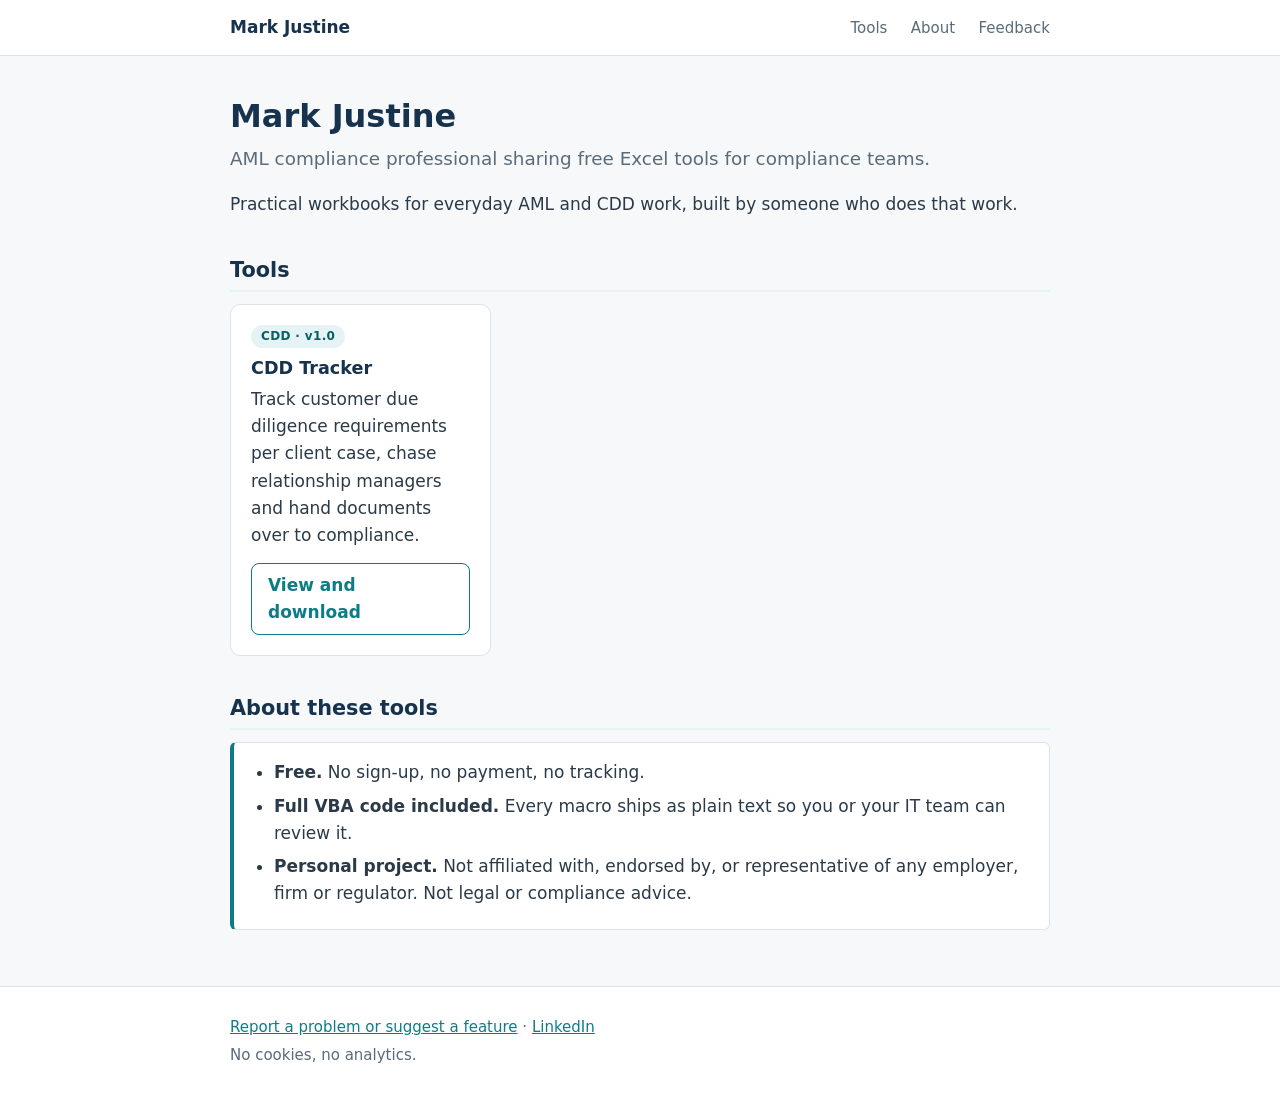
==== index.html @ 396307ee "Add free tools site with CDD Tracker v1.0 page Co-Authored-By: Claude Opus 5.5 <noreply@anthropic.co" ====
<!doctype html>
<html lang="en">
<head>
  <meta charset="utf-8">
  <meta name="viewport" content="width=device-width, initial-scale=1">
  <title>Mark Justine | Free Excel tools for compliance teams</title>
  <meta name="description" content="Free Excel tools for AML and CDD work, with full VBA source included.">
  <link rel="stylesheet" href="style.css">
</head>
<body>
  <header class="site">
    <div class="wrap">
      <a class="brand" href="./">Mark Justine</a>
      <nav>
        <a href="#tools">Tools</a>
        <a href="#about">About</a>
        <a href="https://github.com/MarkJustineRBuilds/MarkJustineRBuilds.github.io/issues">Feedback</a>
      </nav>
    </div>
  </header>

  <main>
    <div class="wrap">
      <h1>Mark Justine</h1>
      <p class="lead">AML compliance professional sharing free Excel tools for compliance teams.</p>
      <p>Practical workbooks for everyday AML and CDD work, built by someone who does that work.</p>

      <h2 id="tools">Tools</h2>
      <div class="grid">
        <!-- To add a tool: copy this card, then create its page from tools/TEMPLATE.html -->
        <article class="card">
          <span class="tag">CDD · v1.0</span>
          <h3>CDD Tracker</h3>
          <p>Track customer due diligence requirements per client case, chase relationship managers and hand documents over to compliance.</p>
          <a class="btn secondary" href="tools/cdd-tracker.html">View and download</a>
        </article>
      </div>

      <h2 id="about">About these tools</h2>
      <div class="note">
        <ul>
          <li><strong>Free.</strong> No sign-up, no payment, no tracking.</li>
          <li><strong>Full VBA code included.</strong> Every macro ships as plain text so you or your IT team can review it.</li>
          <li><strong>Personal project.</strong> Not affiliated with, endorsed by, or representative of any employer, firm or regulator. Not legal or compliance advice.</li>
        </ul>
      </div>
    </div>
  </main>

  <footer class="site">
    <div class="wrap">
      <p><a href="https://github.com/MarkJustineRBuilds/MarkJustineRBuilds.github.io/issues">Report a problem or suggest a feature</a> · <a href="https://www.linkedin.com/in/mark-justine-ruiz-a25a5a308/">LinkedIn</a></p>
      <p>No cookies, no analytics.</p>
    </div>
  </footer>
</body>
</html>
---- style.css ----
:root {
  --ink: #17324d;
  --text: #2b3a48;
  --muted: #5b6b7a;
  --line: #dde3e8;
  --bg: #f6f8f9;
  --card: #ffffff;
  --accent: #0e7c86;
  --accent-dark: #0a5f67;
  --accent-soft: #e6f3f4;
}

* { box-sizing: border-box; }

body {
  margin: 0;
  font-family: system-ui, -apple-system, "Segoe UI", Roboto, Arial, sans-serif;
  font-size: 17px;
  line-height: 1.6;
  color: var(--text);
  background: var(--bg);
}

.wrap { max-width: 860px; margin: 0 auto; padding: 0 20px; }

header.site { background: var(--card); border-bottom: 1px solid var(--line); }
header.site .wrap { display: flex; align-items: center; justify-content: space-between; gap: 16px; padding-top: 14px; padding-bottom: 14px; }
header.site a.brand { color: var(--ink); font-weight: 700; text-decoration: none; }
header.site nav a { color: var(--muted); text-decoration: none; margin-left: 18px; font-size: 15px; }
header.site nav a:hover { color: var(--accent); }

main { padding: 40px 0 56px; }

h1, h2, h3 { color: var(--ink); line-height: 1.25; }
h1 { font-size: 2rem; margin: 0 0 8px; }
h2 { font-size: 1.3rem; margin: 40px 0 12px; padding-bottom: 6px; border-bottom: 2px solid var(--accent-soft); }
h3 { font-size: 1.1rem; margin: 0 0 6px; }

a { color: var(--accent); }
a:hover { color: var(--accent-dark); }

.lead { font-size: 1.15rem; color: var(--muted); margin: 0 0 8px; }
.small { font-size: 14px; color: var(--muted); }

.grid { display: grid; grid-template-columns: repeat(auto-fill, minmax(250px, 1fr)); gap: 18px; }
.card {
  background: var(--card); border: 1px solid var(--line); border-radius: 10px;
  padding: 20px; display: flex; flex-direction: column;
}
.card p { margin: 0 0 14px; flex: 1; }
.tag {
  display: inline-block; font-size: 12px; font-weight: 600; letter-spacing: .03em;
  color: var(--accent-dark); background: var(--accent-soft); border-radius: 99px;
  padding: 2px 10px; margin-bottom: 10px; align-self: flex-start;
}

.note {
  background: var(--card); border: 1px solid var(--line); border-left: 4px solid var(--accent);
  border-radius: 6px; padding: 16px 20px;
}
.note ul { margin: 0; padding-left: 20px; }

.btn {
  display: inline-block; background: var(--accent); color: #fff; font-weight: 600;
  text-decoration: none; padding: 12px 22px; border-radius: 8px;
}
.btn:hover { background: var(--accent-dark); color: #fff; }
.btn.secondary { background: transparent; color: var(--accent); border: 1px solid var(--accent); padding: 8px 16px; }
.btn.secondary:hover { background: var(--accent-soft); color: var(--accent-dark); }

.download {
  background: var(--card); border: 1px solid var(--line); border-radius: 10px;
  padding: 20px; margin: 24px 0;
}
.download p { margin: 10px 0 0; }

code, .hash {
  font-family: Consolas, "Courier New", monospace; font-size: 14px;
  background: var(--accent-soft); border-radius: 4px; padding: 1px 5px;
}
.hash { display: block; padding: 8px 10px; overflow-wrap: anywhere; margin-top: 6px; }

figure { margin: 20px 0; }
figure img { width: 100%; height: auto; border: 1px solid var(--line); border-radius: 8px; display: block; }
figcaption { font-size: 14px; color: var(--muted); margin-top: 6px; }

ol li, ul li { margin-bottom: 6px; }

footer.site { border-top: 1px solid var(--line); background: var(--card); padding: 24px 0; font-size: 15px; color: var(--muted); }
footer.site p { margin: 4px 0; }

@media (max-width: 560px) {
  body { font-size: 16px; }
  h1 { font-size: 1.6rem; }
  main { padding: 28px 0 40px; }
  header.site .wrap { flex-direction: column; align-items: flex-start; gap: 6px; }
  header.site nav a { margin: 0 16px 0 0; }
  .btn { display: block; text-align: center; }
}
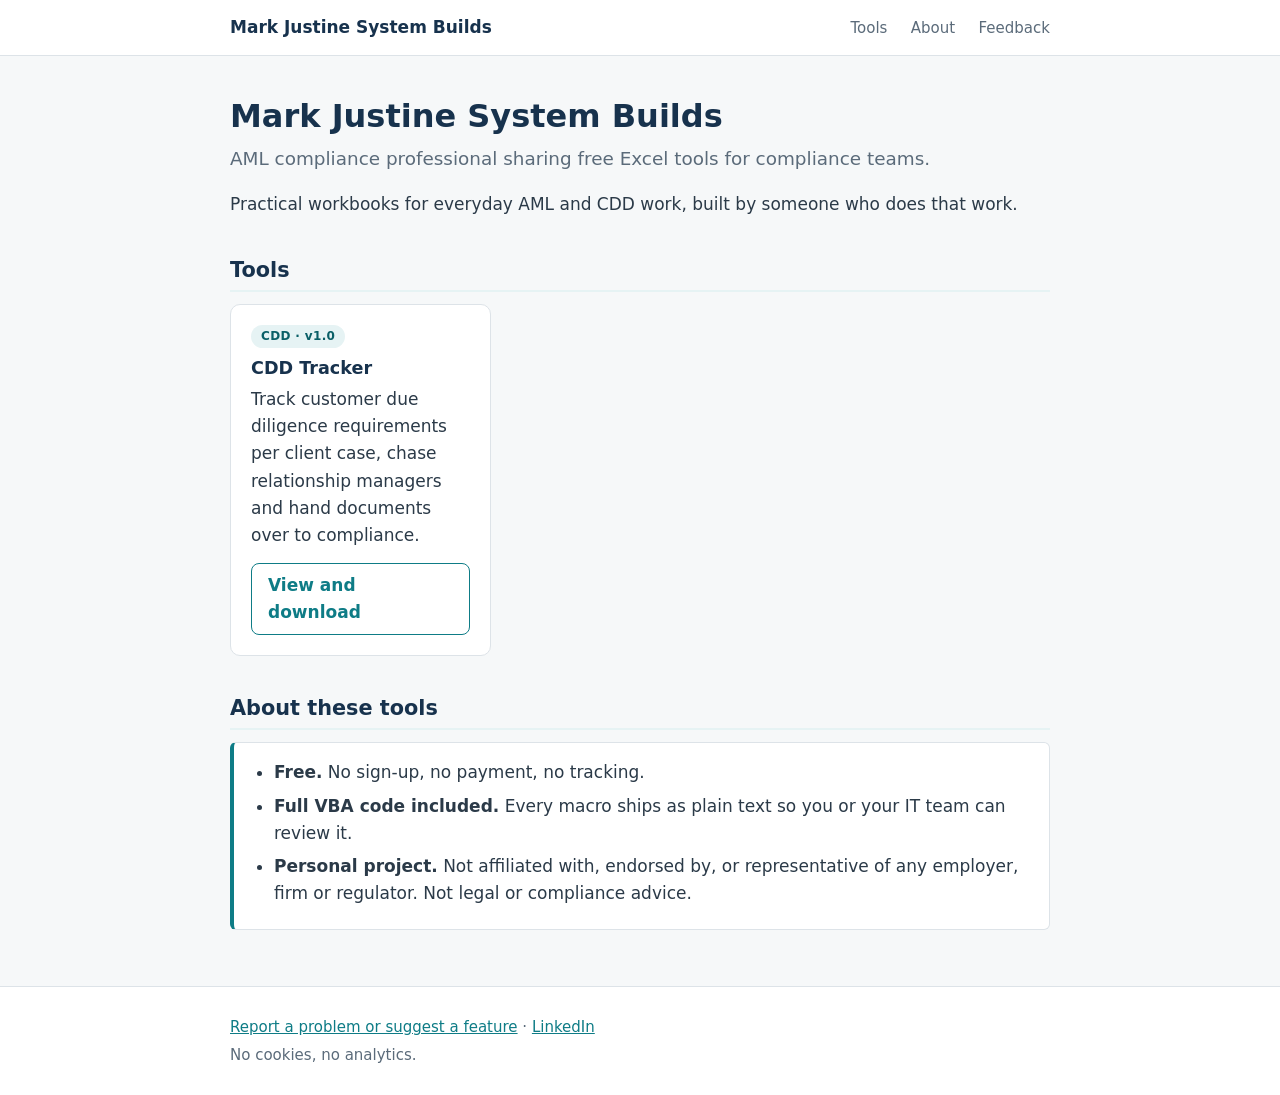
==== commit a1069aa3: "Use site name Mark Justine System Builds Co-Authored-By: Claude Opus 5.5 <noreply@anthropic.com>" ====
--- a/index.html
+++ b/index.html
@@ -3,14 +3,14 @@
 <head>
   <meta charset="utf-8">
   <meta name="viewport" content="width=device-width, initial-scale=1">
-  <title>Mark Justine | Free Excel tools for compliance teams</title>
+  <title>Mark Justine System Builds | Free Excel tools for compliance teams</title>
   <meta name="description" content="Free Excel tools for AML and CDD work, with full VBA source included.">
   <link rel="stylesheet" href="style.css">
 </head>
 <body>
   <header class="site">
     <div class="wrap">
-      <a class="brand" href="./">Mark Justine</a>
+      <a class="brand" href="./">Mark Justine System Builds</a>
       <nav>
         <a href="#tools">Tools</a>
         <a href="#about">About</a>
@@ -21,7 +21,7 @@
 
   <main>
     <div class="wrap">
-      <h1>Mark Justine</h1>
+      <h1>Mark Justine System Builds</h1>
       <p class="lead">AML compliance professional sharing free Excel tools for compliance teams.</p>
       <p>Practical workbooks for everyday AML and CDD work, built by someone who does that work.</p>
 
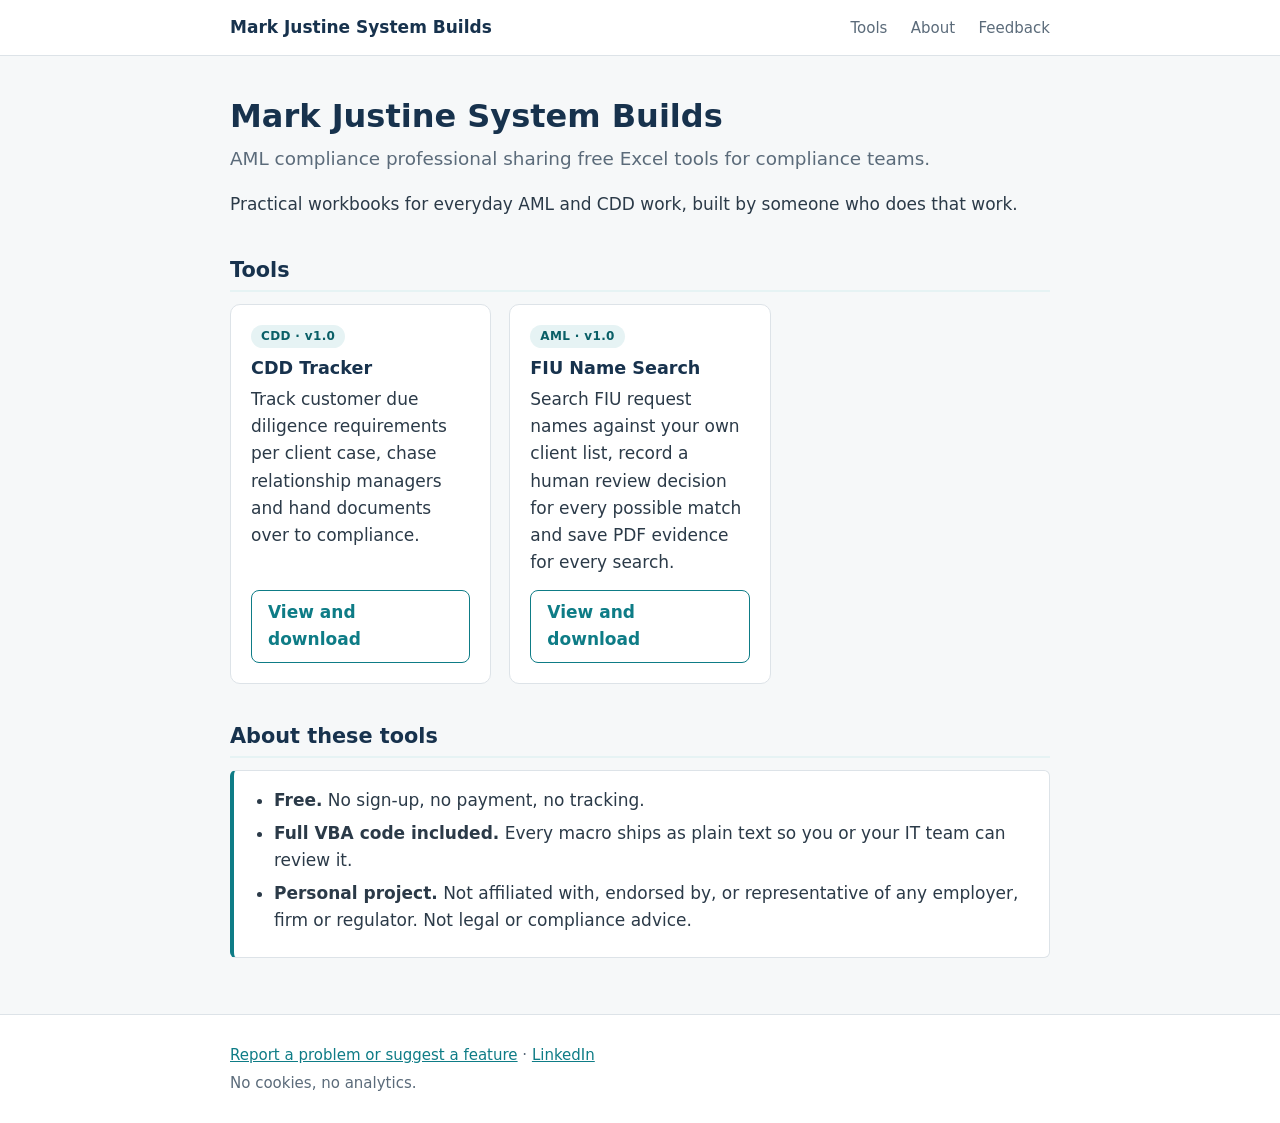
==== commit b9a61aea: "Add FIU Name Search v1.0 page Co-Authored-By: Claude Opus 5.5 <noreply@anthropic.com>" ====
--- a/index.html
+++ b/index.html
@@ -34,6 +34,12 @@
           <p>Track customer due diligence requirements per client case, chase relationship managers and hand documents over to compliance.</p>
           <a class="btn secondary" href="tools/cdd-tracker.html">View and download</a>
         </article>
+        <article class="card">
+          <span class="tag">AML · v1.0</span>
+          <h3>FIU Name Search</h3>
+          <p>Search FIU request names against your own client list, record a human review decision for every possible match and save PDF evidence for every search.</p>
+          <a class="btn secondary" href="tools/fiu-name-search.html">View and download</a>
+        </article>
       </div>
 
       <h2 id="about">About these tools</h2>
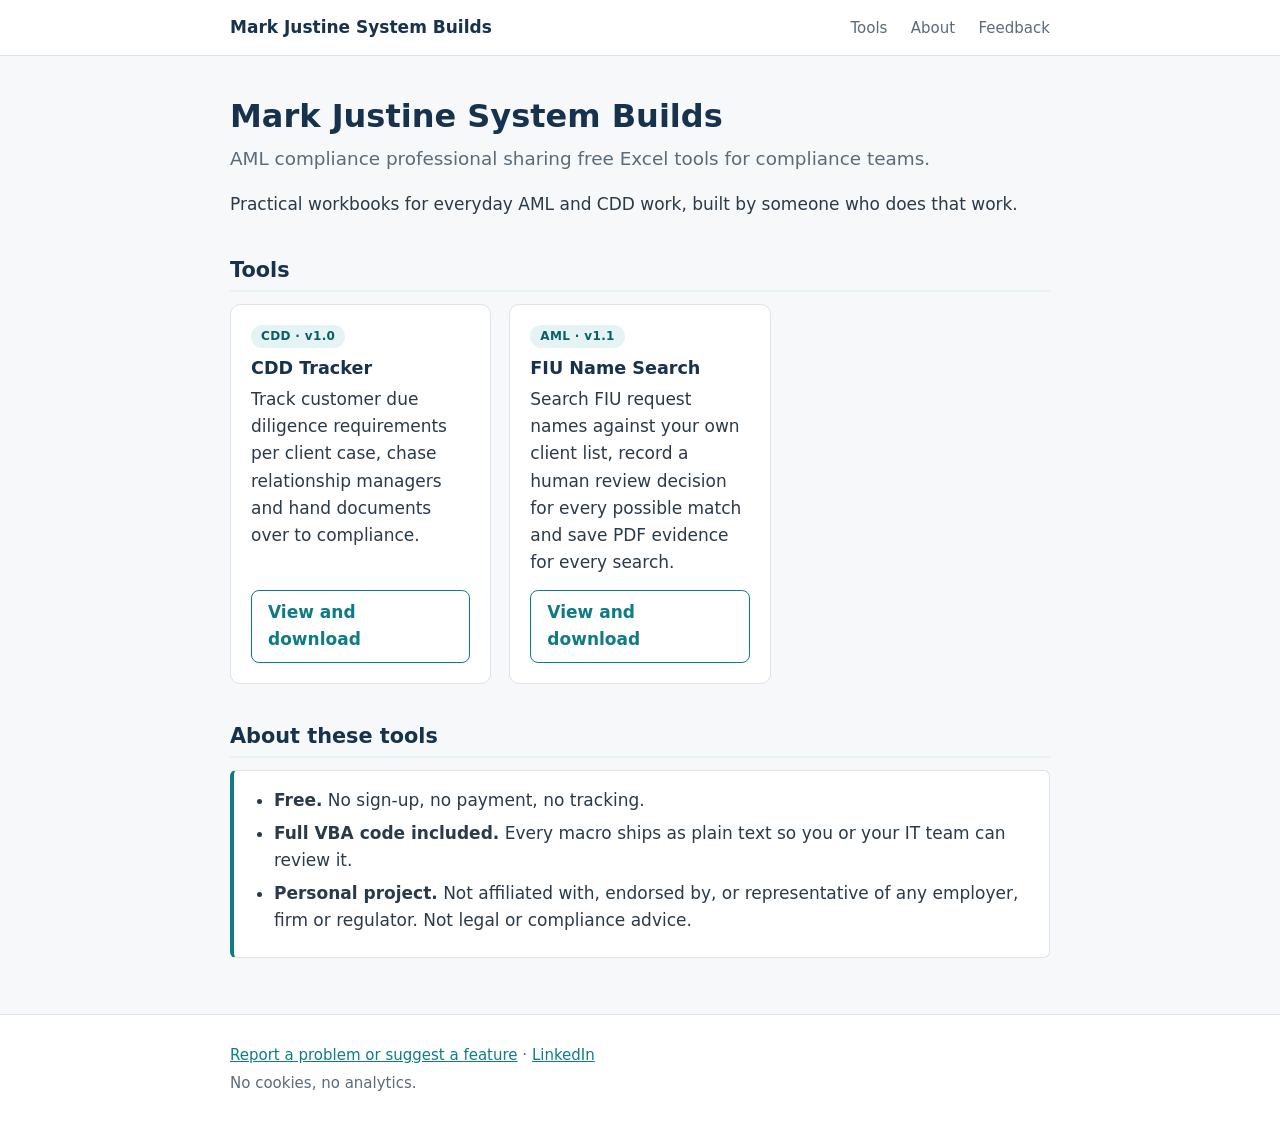
==== commit 19aee7ea: "Update FIU Name Search page to v1.1 (paste-only) - Page, docs mirror and index card updated for v1.1" ====
--- a/index.html
+++ b/index.html
@@ -35,7 +35,7 @@
           <a class="btn secondary" href="tools/cdd-tracker.html">View and download</a>
         </article>
         <article class="card">
-          <span class="tag">AML · v1.0</span>
+          <span class="tag">AML · v1.1</span>
           <h3>FIU Name Search</h3>
           <p>Search FIU request names against your own client list, record a human review decision for every possible match and save PDF evidence for every search.</p>
           <a class="btn secondary" href="tools/fiu-name-search.html">View and download</a>
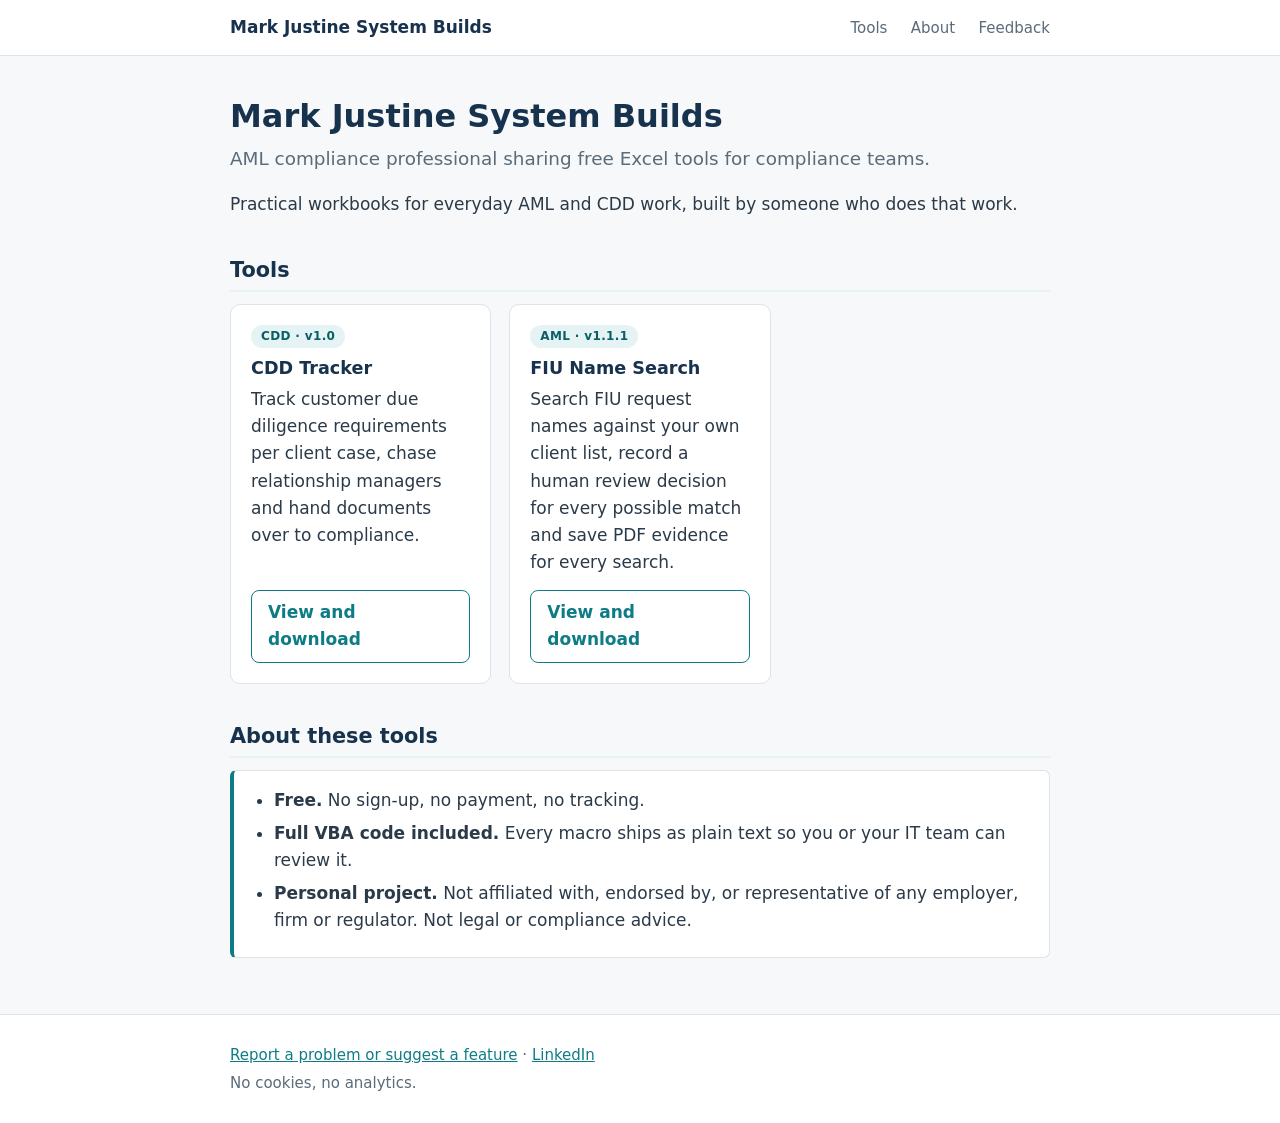
==== commit 0cf7fa95: "Prepare FIU Name Search v1.1.1 page (not yet released) - Page, docs mirror and index card for v1.1.1" ====
--- a/index.html
+++ b/index.html
@@ -35,7 +35,7 @@
           <a class="btn secondary" href="tools/cdd-tracker.html">View and download</a>
         </article>
         <article class="card">
-          <span class="tag">AML · v1.1</span>
+          <span class="tag">AML · v1.1.1</span>
           <h3>FIU Name Search</h3>
           <p>Search FIU request names against your own client list, record a human review decision for every possible match and save PDF evidence for every search.</p>
           <a class="btn secondary" href="tools/fiu-name-search.html">View and download</a>
